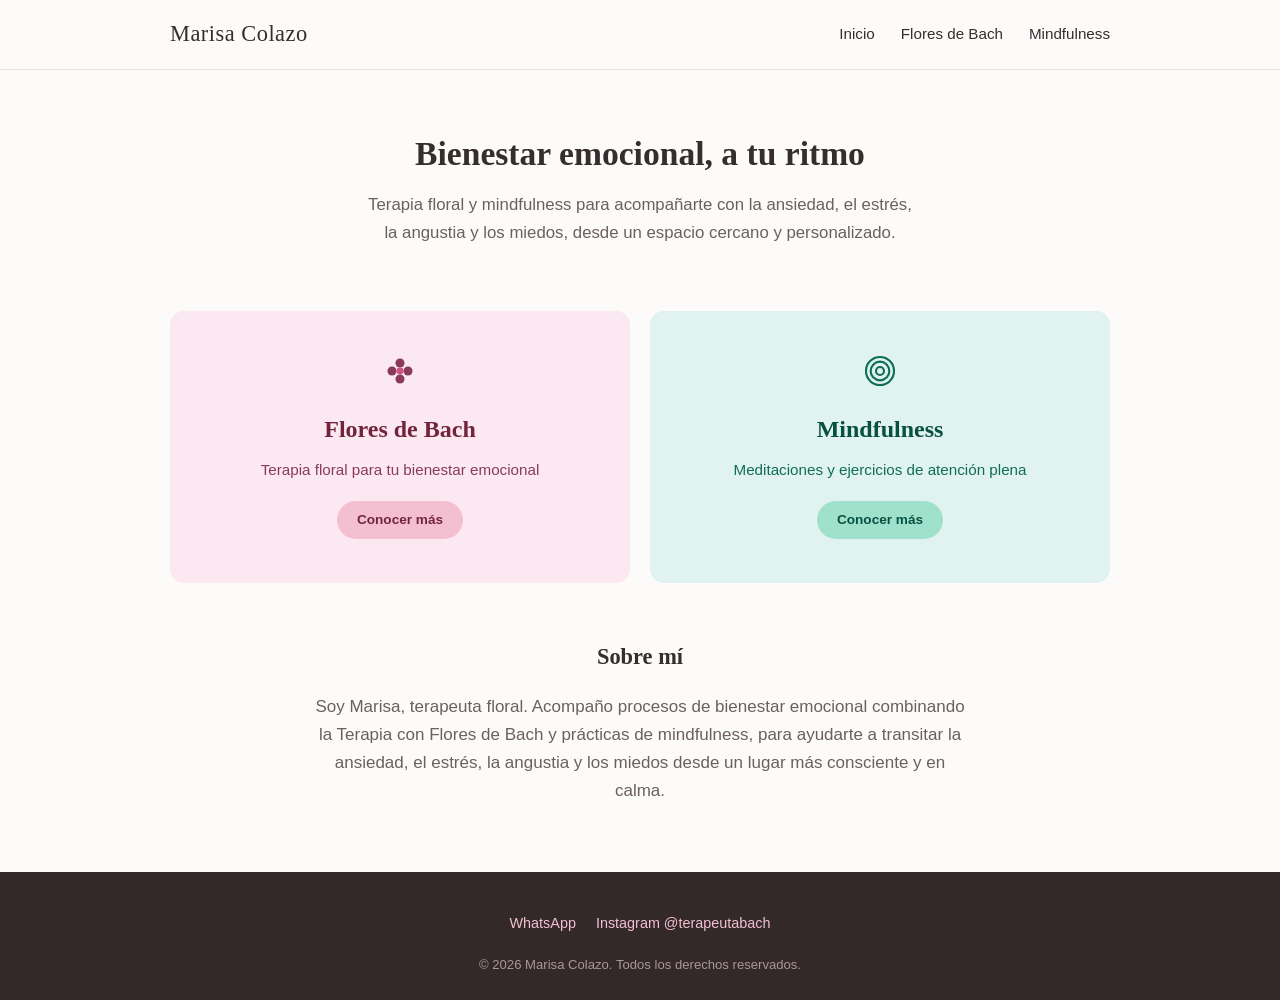
==== index.html @ 0604aab2 "Sitio inicial de Marisa Colazo: Flores de Bach + Mindfulness Co-Authored-By: Claude Sonnet 5 <norepl" ====
<!DOCTYPE html>
<html lang="es">
<head>
<meta charset="UTF-8">
<meta name="viewport" content="width=device-width, initial-scale=1.0">
<title>Marisa Colazo | Terapia floral y mindfulness</title>
<meta name="description" content="Terapia con Flores de Bach y mindfulness para el bienestar emocional. Sesiones personalizadas para ansiedad, estrés y angustia.">
<link rel="stylesheet" href="css/style.css">
</head>
<body>

<header class="site-header">
  <div class="container">
    <a href="index.html" class="logo">Marisa Colazo</a>
    <button class="nav-toggle" aria-label="Abrir menú">☰</button>
    <nav class="main-nav">
      <ul>
        <li><a href="index.html">Inicio</a></li>
        <li><a href="flores-de-bach.html">Flores de Bach</a></li>
        <li><a href="mindfulness.html">Mindfulness</a></li>
      </ul>
    </nav>
  </div>
</header>

<section class="hero reveal">
  <div class="container">
    <h1>Bienestar emocional, a tu ritmo</h1>
    <p>Terapia floral y mindfulness para acompañarte con la ansiedad, el estrés, la angustia y los miedos, desde un espacio cercano y personalizado.</p>
  </div>
</section>

<div class="container">
  <div class="split-panels">
    <a href="flores-de-bach.html" class="panel pink reveal reveal-1">
      <svg width="32" height="32" viewBox="0 0 24 24" aria-hidden="true" style="margin:0 auto;">
        <g fill="#8a3b5c">
          <circle cx="12" cy="6" r="3.4"/><circle cx="12" cy="18" r="3.4"/>
          <circle cx="6" cy="12" r="3.4"/><circle cx="18" cy="12" r="3.4"/>
          <circle cx="12" cy="12" r="2.6" fill="#d4537e"/>
        </g>
      </svg>
      <h2>Flores de Bach</h2>
      <p>Terapia floral para tu bienestar emocional</p>
      <span class="pill">Conocer más</span>
    </a>
    <a href="mindfulness.html" class="panel aqua reveal reveal-2">
      <svg width="32" height="32" viewBox="0 0 24 24" aria-hidden="true" style="margin:0 auto;">
        <g fill="none" stroke="#0f6e56" stroke-width="1.6">
          <circle cx="12" cy="12" r="3"/><circle cx="12" cy="12" r="7"/><circle cx="12" cy="12" r="10.5"/>
        </g>
      </svg>
      <h2>Mindfulness</h2>
      <p>Meditaciones y ejercicios de atención plena</p>
      <span class="pill">Conocer más</span>
    </a>
  </div>
</div>

<div class="about-section reveal">
  <h2>Sobre mí</h2>
  <p>Soy Marisa, terapeuta floral. Acompaño procesos de bienestar emocional combinando la Terapia con Flores de Bach y prácticas de mindfulness, para ayudarte a transitar la ansiedad, el estrés, la angustia y los miedos desde un lugar más consciente y en calma.</p>
</div>

<footer class="site-footer">
  <div class="container">
    <div class="footer-contact">
      <a href="https://wa.me/5493456495368?text=Hola%20Marisa%2C%20quisiera%20consultarte" target="_blank" rel="noopener">WhatsApp</a>
      <a href="https://instagram.com/terapeutabach" target="_blank" rel="noopener">Instagram @terapeutabach</a>
    </div>
    <div class="footer-bottom">&copy; 2026 Marisa Colazo. Todos los derechos reservados.</div>
  </div>
</footer>

<script src="js/main.js"></script>
</body>
</html>
---- css/style.css ----
/* Marisa Colazo — hoja de estilos principal */

:root {
  --color-bg: #fdfbf9;
  --color-text: #362d2f;
  --color-text-light: #6b5f61;
  --color-border: #ece4e2;

  --pink-bg: #fbe8f0;
  --pink-mid: #f4c0d1;
  --pink-dark: #72243e;
  --pink-text: #8a3b5c;

  --aqua-bg: #e0f3f0;
  --aqua-mid: #9fe1cb;
  --aqua-dark: #085041;
  --aqua-text: #0f6e56;

  --radius: 14px;
  --max-width: 980px;
  --font-heading: Georgia, "Times New Roman", serif;
  --font-body: "Segoe UI", Verdana, Arial, sans-serif;
}

* {
  box-sizing: border-box;
}

html {
  scroll-behavior: smooth;
}

body {
  margin: 0;
  font-family: var(--font-body);
  color: var(--color-text);
  background: var(--color-bg);
  line-height: 1.65;
  font-size: 17px;
}

img {
  max-width: 100%;
  display: block;
}

a {
  color: inherit;
}

.container {
  max-width: var(--max-width);
  margin: 0 auto;
  padding: 0 20px;
}

/* Header */
.site-header {
  background: var(--color-bg);
  border-bottom: 1px solid var(--color-border);
  position: sticky;
  top: 0;
  z-index: 100;
}

.site-header .container {
  display: flex;
  align-items: center;
  justify-content: space-between;
  padding-top: 16px;
  padding-bottom: 16px;
}

.logo {
  font-family: var(--font-heading);
  font-size: 1.4rem;
  color: var(--color-text) !important;
  text-decoration: none !important;
  letter-spacing: 0.5px;
}

.nav-toggle {
  display: none;
  background: none;
  border: none;
  color: var(--color-text);
  font-size: 1.8rem;
  cursor: pointer;
}

.main-nav ul {
  list-style: none;
  display: flex;
  gap: 26px;
  margin: 0;
  padding: 0;
}

.main-nav a {
  text-decoration: none !important;
  font-weight: 500;
  font-size: 0.95rem;
  color: var(--color-text) !important;
}

.main-nav a:hover {
  opacity: 0.7;
}

@media (max-width: 720px) {
  .nav-toggle { display: block; }
  .main-nav { display: none; width: 100%; }
  .main-nav.open { display: block; }
  .site-header .container { flex-wrap: wrap; }
  .main-nav ul { flex-direction: column; gap: 4px; padding: 12px 0 18px; }
  .main-nav a { display: block; padding: 10px 4px; border-top: 1px solid var(--color-border); }
}

/* Hero */
.hero {
  text-align: center;
  padding: 56px 0 40px;
}

.hero h1 {
  font-family: var(--font-heading);
  font-size: 2.1rem;
  margin: 0 0 10px;
}

.hero p {
  color: var(--color-text-light);
  max-width: 560px;
  margin: 0 auto;
  font-size: 1.05rem;
}

/* Split panels */
.split-panels {
  display: grid;
  grid-template-columns: repeat(auto-fit, minmax(260px, 1fr));
  gap: 20px;
  margin: 24px 0 56px;
}

.panel {
  border-radius: var(--radius);
  padding: 44px 30px;
  text-align: center;
  text-decoration: none !important;
  transition: transform 0.15s ease;
}

.panel:hover {
  transform: translateY(-3px);
}

.panel.pink { background: var(--pink-bg); }
.panel.aqua { background: var(--aqua-bg); }

.panel h2 {
  font-family: var(--font-heading);
  font-size: 1.5rem;
  margin: 14px 0 8px;
}

.panel.pink h2 { color: var(--pink-dark); }
.panel.aqua h2 { color: var(--aqua-dark); }

.panel p {
  font-size: 0.95rem;
  margin: 0 0 18px;
}

.panel.pink p { color: var(--pink-text); }
.panel.aqua p { color: var(--aqua-text); }

.panel .pill {
  display: inline-block;
  font-size: 0.85rem;
  padding: 8px 20px;
  border-radius: 20px;
  font-weight: 600;
}

.panel.pink .pill { background: var(--pink-mid); color: var(--pink-dark); }
.panel.aqua .pill { background: var(--aqua-mid); color: var(--aqua-dark); }

/* Section-specific page themes */
body.theme-pink .page-hero { background: var(--pink-bg); }
body.theme-pink .page-hero h1 { color: var(--pink-dark); }
body.theme-pink .cta-btn { background: var(--pink-dark); }
body.theme-pink .section-title { color: var(--pink-dark); border-color: var(--pink-mid); }
body.theme-pink .callout { background: var(--pink-bg); border-color: var(--pink-mid); }

body.theme-aqua .page-hero { background: var(--aqua-bg); }
body.theme-aqua .page-hero h1 { color: var(--aqua-dark); }
body.theme-aqua .cta-btn { background: var(--aqua-dark); }
body.theme-aqua .section-title { color: var(--aqua-dark); border-color: var(--aqua-mid); }
body.theme-aqua .callout { background: var(--aqua-bg); border-color: var(--aqua-mid); }

.page-hero {
  padding: 48px 0;
  text-align: center;
}

.page-hero h1 {
  font-family: var(--font-heading);
  font-size: 2rem;
  margin: 0 0 10px;
}

.page-hero p {
  color: var(--color-text-light);
  max-width: 560px;
  margin: 0 auto;
}

main {
  padding: 8px 0 60px;
}

.content-body {
  max-width: 720px;
  margin: 0 auto;
  padding: 40px 20px 0;
}

.section-title {
  font-family: var(--font-heading);
  font-size: 1.5rem;
  border-bottom: 3px solid;
  display: inline-block;
  padding-bottom: 6px;
  margin: 0 0 18px;
}

.content-body p {
  margin-bottom: 18px;
}

.content-body ul, .content-body ol {
  margin-bottom: 18px;
  padding-left: 22px;
}

.content-body li {
  margin-bottom: 8px;
}

.callout {
  border-left: 4px solid;
  border-radius: 8px;
  padding: 16px 20px;
  margin: 26px 0;
  font-size: 0.96rem;
}

.cta-block {
  text-align: center;
  margin: 44px auto 0;
  padding: 36px 20px;
  max-width: 720px;
}

.cta-btn {
  display: inline-block;
  color: #fff !important;
  text-decoration: none !important;
  padding: 14px 30px;
  border-radius: 30px;
  font-weight: 600;
  font-size: 1rem;
}

.cta-btn:hover {
  opacity: 0.92;
}

/* About section on homepage */
.about-section {
  max-width: 700px;
  margin: 0 auto;
  padding: 0 20px 50px;
  text-align: center;
}

.about-section h2 {
  font-family: var(--font-heading);
  font-size: 1.4rem;
  margin-bottom: 12px;
}

.about-section p {
  color: var(--color-text-light);
}

/* Scroll reveal */
.reveal {
  opacity: 0;
  transform: translateY(24px);
  transition: opacity 0.7s ease, transform 0.7s ease;
}

.reveal.is-visible {
  opacity: 1;
  transform: translateY(0);
}

.reveal-1 { transition-delay: 0.05s; }
.reveal-2 { transition-delay: 0.15s; }
.reveal-3 { transition-delay: 0.25s; }

@media (prefers-reduced-motion: reduce) {
  .reveal {
    opacity: 1;
    transform: none;
    transition: none;
  }
}

/* Footer */
.site-footer {
  background: #33282a;
  color: #e9dfe0;
  padding: 40px 0 24px;
  text-align: center;
  font-size: 0.9rem;
}

.footer-contact {
  display: flex;
  gap: 20px;
  justify-content: center;
  flex-wrap: wrap;
  margin-bottom: 18px;
}

.footer-contact a {
  color: #f4c0d1 !important;
  text-decoration: none !important;
  font-weight: 500;
}

.footer-contact a:hover {
  text-decoration: underline !important;
}

.footer-bottom {
  color: #a8989a;
  font-size: 0.82rem;
  margin-top: 14px;
}
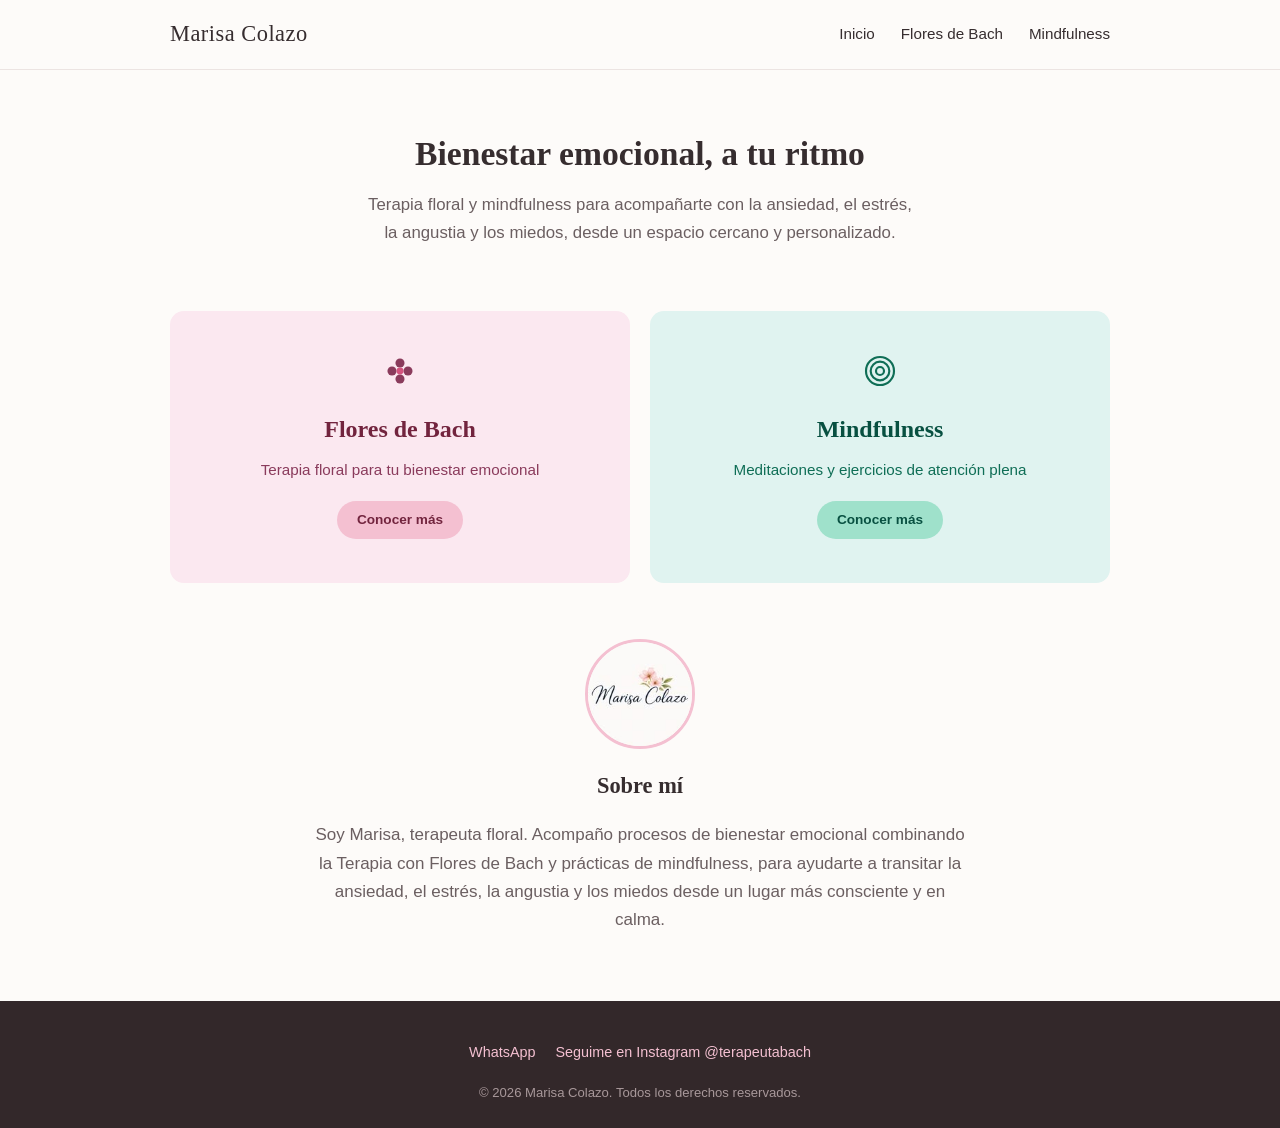
==== commit 5c14f884: "Agregar foto de perfil y embeds de Instagram en cada seccion Co-Authored-By: Claude Sonnet 5 <norepl" ====
--- a/index.html
+++ b/index.html
@@ -58,6 +58,7 @@
 </div>
 
 <div class="about-section reveal">
+  <img src="images/marisa-perfil.jpg" alt="Marisa Colazo" class="avatar-photo">
   <h2>Sobre mí</h2>
   <p>Soy Marisa, terapeuta floral. Acompaño procesos de bienestar emocional combinando la Terapia con Flores de Bach y prácticas de mindfulness, para ayudarte a transitar la ansiedad, el estrés, la angustia y los miedos desde un lugar más consciente y en calma.</p>
 </div>
@@ -66,7 +67,7 @@
   <div class="container">
     <div class="footer-contact">
       <a href="https://wa.me/5493456495368?text=Hola%20Marisa%2C%20quisiera%20consultarte" target="_blank" rel="noopener">WhatsApp</a>
-      <a href="https://instagram.com/terapeutabach" target="_blank" rel="noopener">Instagram @terapeutabach</a>
+      <a href="https://instagram.com/terapeutabach" target="_blank" rel="noopener">Seguime en Instagram @terapeutabach</a>
     </div>
     <div class="footer-bottom">&copy; 2026 Marisa Colazo. Todos los derechos reservados.</div>
   </div>
--- a/css/style.css
+++ b/css/style.css
@@ -295,6 +295,38 @@
   color: var(--color-text-light);
 }
 
+.avatar-photo {
+  width: 110px;
+  height: 110px;
+  border-radius: 50%;
+  object-fit: cover;
+  margin: 0 auto 18px;
+  border: 3px solid var(--pink-mid);
+}
+
+/* Instagram embed + follow button */
+.ig-embed-wrap {
+  max-width: 540px;
+  margin: 36px auto;
+  display: flex;
+  justify-content: center;
+}
+
+.ig-follow-btn {
+  display: inline-flex;
+  align-items: center;
+  gap: 8px;
+  text-decoration: none !important;
+  font-weight: 600;
+  font-size: 0.95rem;
+  padding: 10px 22px;
+  border-radius: 30px;
+  margin-top: 8px;
+}
+
+body.theme-pink .ig-follow-btn { background: var(--pink-mid); color: var(--pink-dark) !important; }
+body.theme-aqua .ig-follow-btn { background: var(--aqua-mid); color: var(--aqua-dark) !important; }
+
 /* Scroll reveal */
 .reveal {
   opacity: 0;
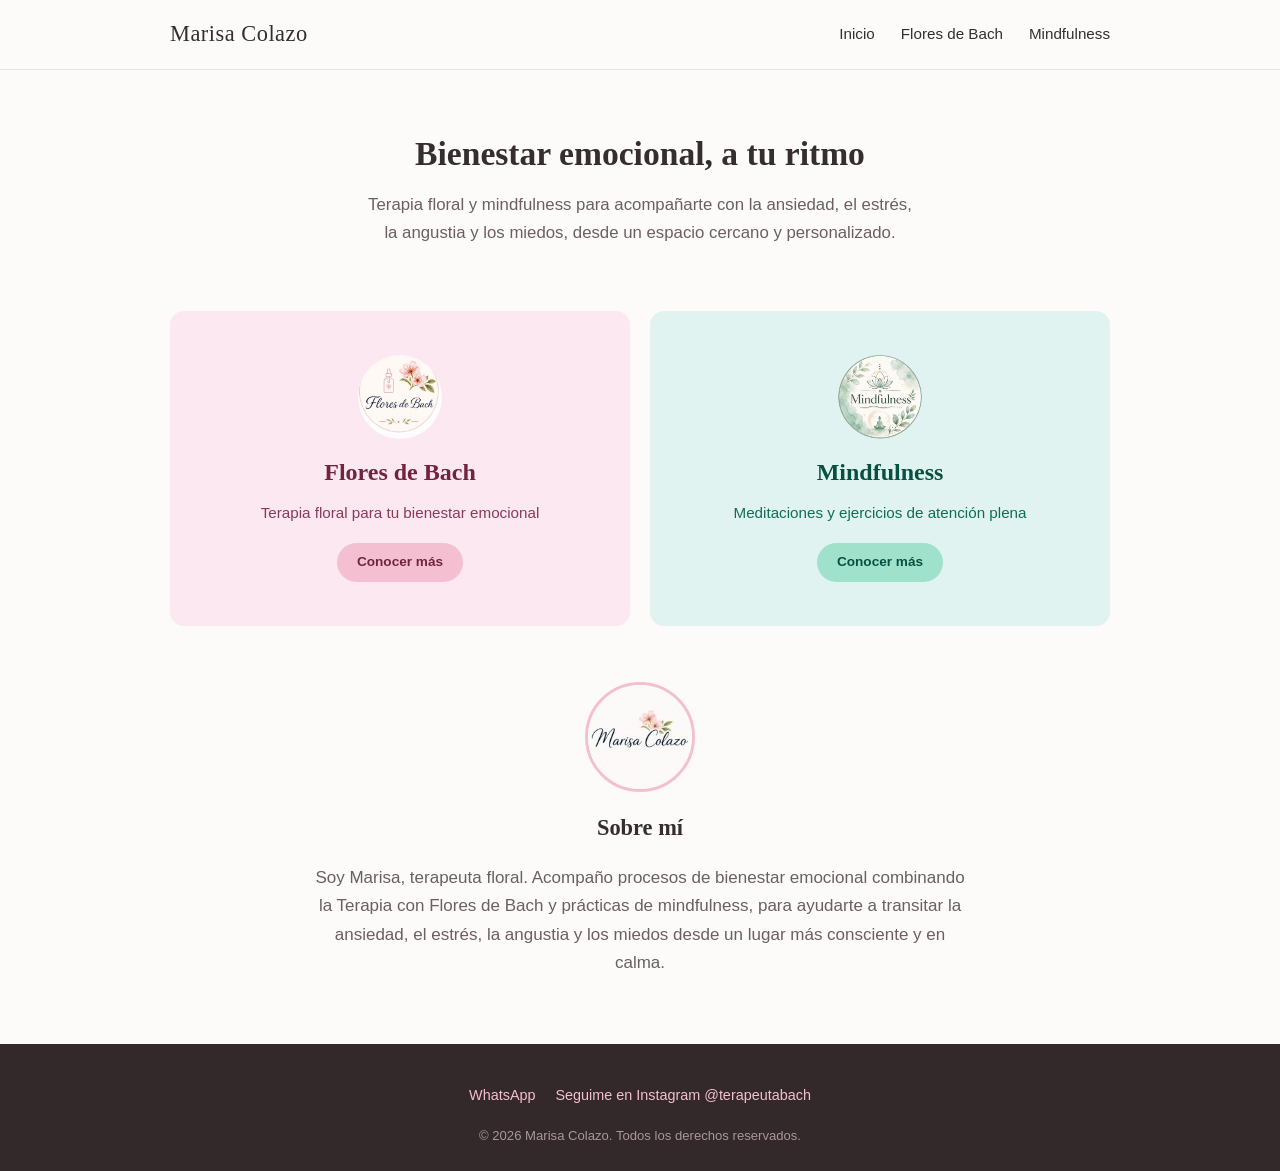
==== commit a587a7ce: "Agregar logos reales, foto de producto y video de meditacion de ejemplo Co-Authored-By: Claude Sonne" ====
--- a/index.html
+++ b/index.html
@@ -33,23 +33,13 @@
 <div class="container">
   <div class="split-panels">
     <a href="flores-de-bach.html" class="panel pink reveal reveal-1">
-      <svg width="32" height="32" viewBox="0 0 24 24" aria-hidden="true" style="margin:0 auto;">
-        <g fill="#8a3b5c">
-          <circle cx="12" cy="6" r="3.4"/><circle cx="12" cy="18" r="3.4"/>
-          <circle cx="6" cy="12" r="3.4"/><circle cx="18" cy="12" r="3.4"/>
-          <circle cx="12" cy="12" r="2.6" fill="#d4537e"/>
-        </g>
-      </svg>
+      <img src="images/logo-flores-de-bach.jpg" alt="Flores de Bach" class="panel-logo">
       <h2>Flores de Bach</h2>
       <p>Terapia floral para tu bienestar emocional</p>
       <span class="pill">Conocer más</span>
     </a>
     <a href="mindfulness.html" class="panel aqua reveal reveal-2">
-      <svg width="32" height="32" viewBox="0 0 24 24" aria-hidden="true" style="margin:0 auto;">
-        <g fill="none" stroke="#0f6e56" stroke-width="1.6">
-          <circle cx="12" cy="12" r="3"/><circle cx="12" cy="12" r="7"/><circle cx="12" cy="12" r="10.5"/>
-        </g>
-      </svg>
+      <img src="images/logo-mindfulness.jpg" alt="Mindfulness" class="panel-logo">
       <h2>Mindfulness</h2>
       <p>Meditaciones y ejercicios de atención plena</p>
       <span class="pill">Conocer más</span>
--- a/css/style.css
+++ b/css/style.css
@@ -158,6 +158,14 @@
 .panel.pink { background: var(--pink-bg); }
 .panel.aqua { background: var(--aqua-bg); }
 
+.panel-logo {
+  width: 84px;
+  height: 84px;
+  border-radius: 50%;
+  object-fit: cover;
+  margin: 0 auto;
+}
+
 .panel h2 {
   font-family: var(--font-heading);
   font-size: 1.5rem;
@@ -214,6 +222,38 @@
   color: var(--color-text-light);
   max-width: 560px;
   margin: 0 auto;
+}
+
+.hero-photo {
+  max-width: 260px;
+  margin: 24px auto 0;
+  border-radius: 16px;
+  overflow: hidden;
+}
+
+.hero-photo img {
+  width: 100%;
+  display: block;
+}
+
+.media-player {
+  max-width: 480px;
+  margin: 32px auto;
+  border-radius: 16px;
+  overflow: hidden;
+}
+
+.media-player video {
+  width: 100%;
+  display: block;
+  border-radius: 16px;
+}
+
+.media-caption {
+  text-align: center;
+  font-size: 0.85rem;
+  color: var(--color-text-light);
+  margin-top: 10px;
 }
 
 main {
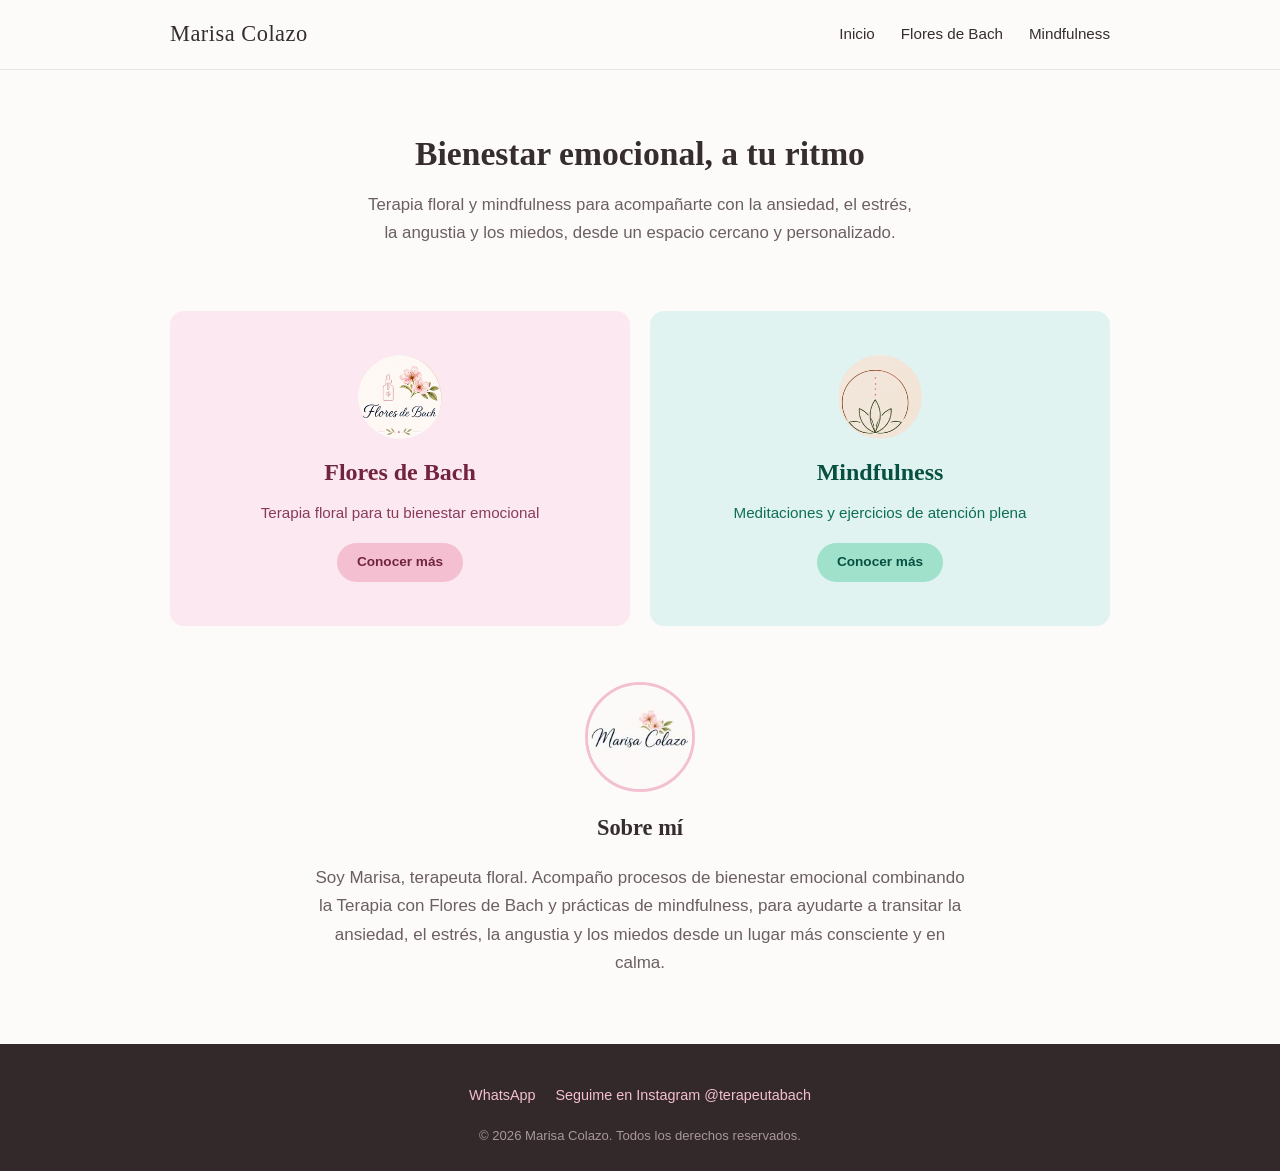
==== commit 9bc35c3a: "Centrar icono de Flores de Bach y usar emblema nuevo de Mindfulness en la home" ====
--- a/index.html
+++ b/index.html
@@ -33,13 +33,13 @@
 <div class="container">
   <div class="split-panels">
     <a href="flores-de-bach.html" class="panel pink reveal reveal-1">
-      <img src="images/logo-flores-de-bach.jpg" alt="Flores de Bach" class="panel-logo">
+      <img src="images/icono-flores-de-bach.png" alt="Flores de Bach" class="panel-logo">
       <h2>Flores de Bach</h2>
       <p>Terapia floral para tu bienestar emocional</p>
       <span class="pill">Conocer más</span>
     </a>
     <a href="mindfulness.html" class="panel aqua reveal reveal-2">
-      <img src="images/logo-mindfulness.jpg" alt="Mindfulness" class="panel-logo">
+      <img src="images/icono-mindfulness.png" alt="Mindfulness" class="panel-logo">
       <h2>Mindfulness</h2>
       <p>Meditaciones y ejercicios de atención plena</p>
       <span class="pill">Conocer más</span>
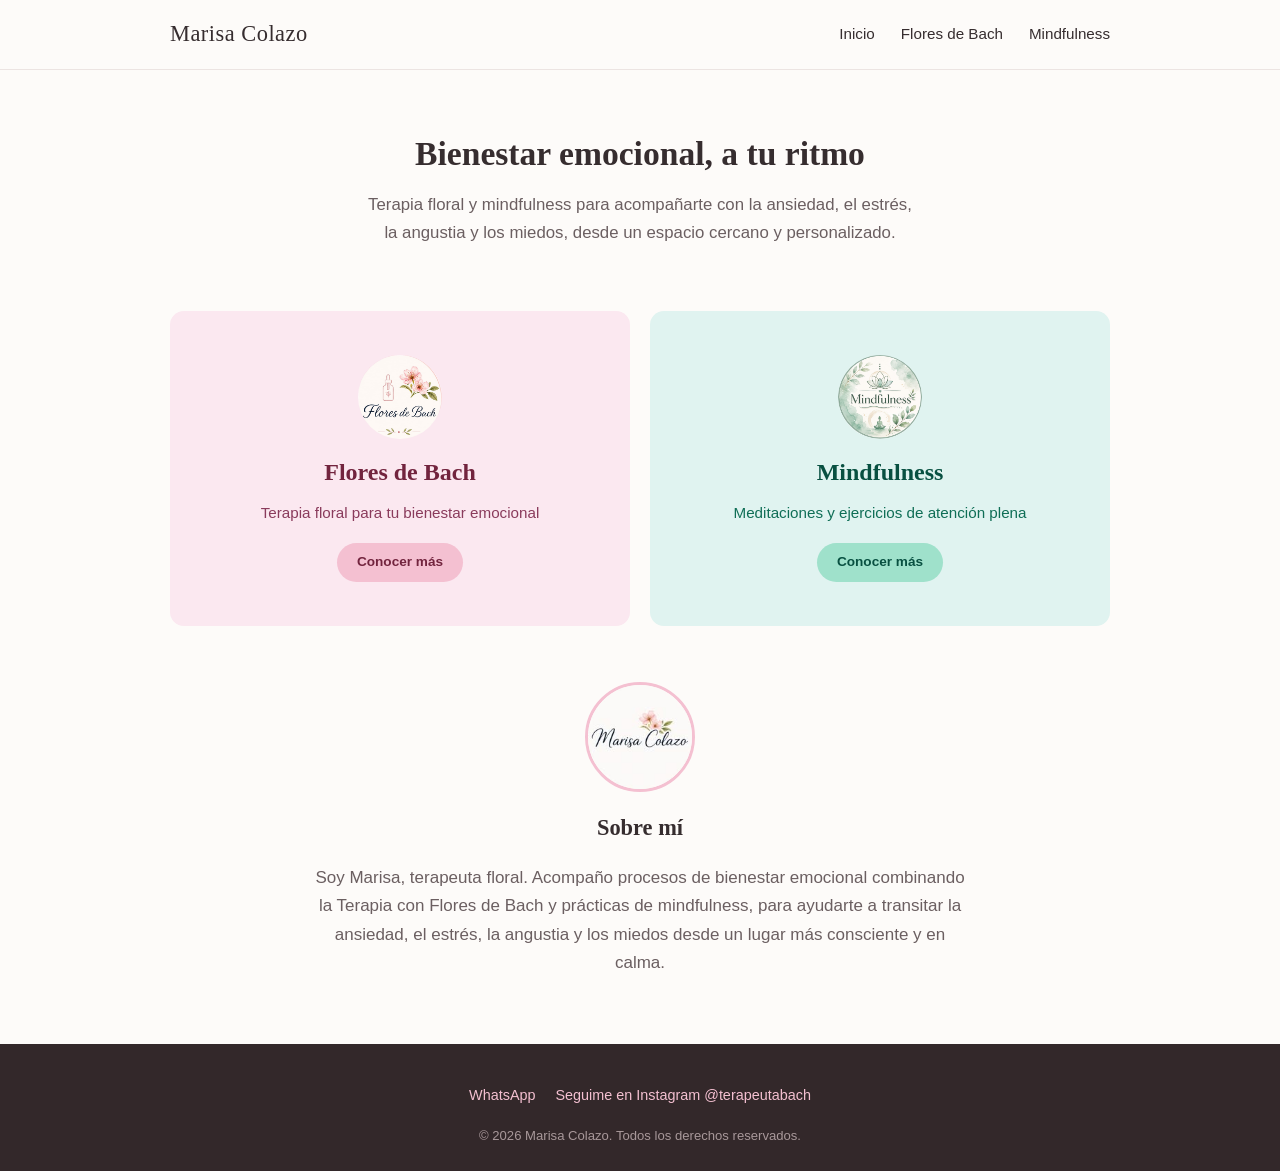
==== commit 4321e442: "Revertir icono de Mindfulness al original (no tenia el bug de recorte)" ====
--- a/index.html
+++ b/index.html
@@ -39,7 +39,7 @@
       <span class="pill">Conocer más</span>
     </a>
     <a href="mindfulness.html" class="panel aqua reveal reveal-2">
-      <img src="images/icono-mindfulness.png" alt="Mindfulness" class="panel-logo">
+      <img src="images/logo-mindfulness.jpg" alt="Mindfulness" class="panel-logo">
       <h2>Mindfulness</h2>
       <p>Meditaciones y ejercicios de atención plena</p>
       <span class="pill">Conocer más</span>
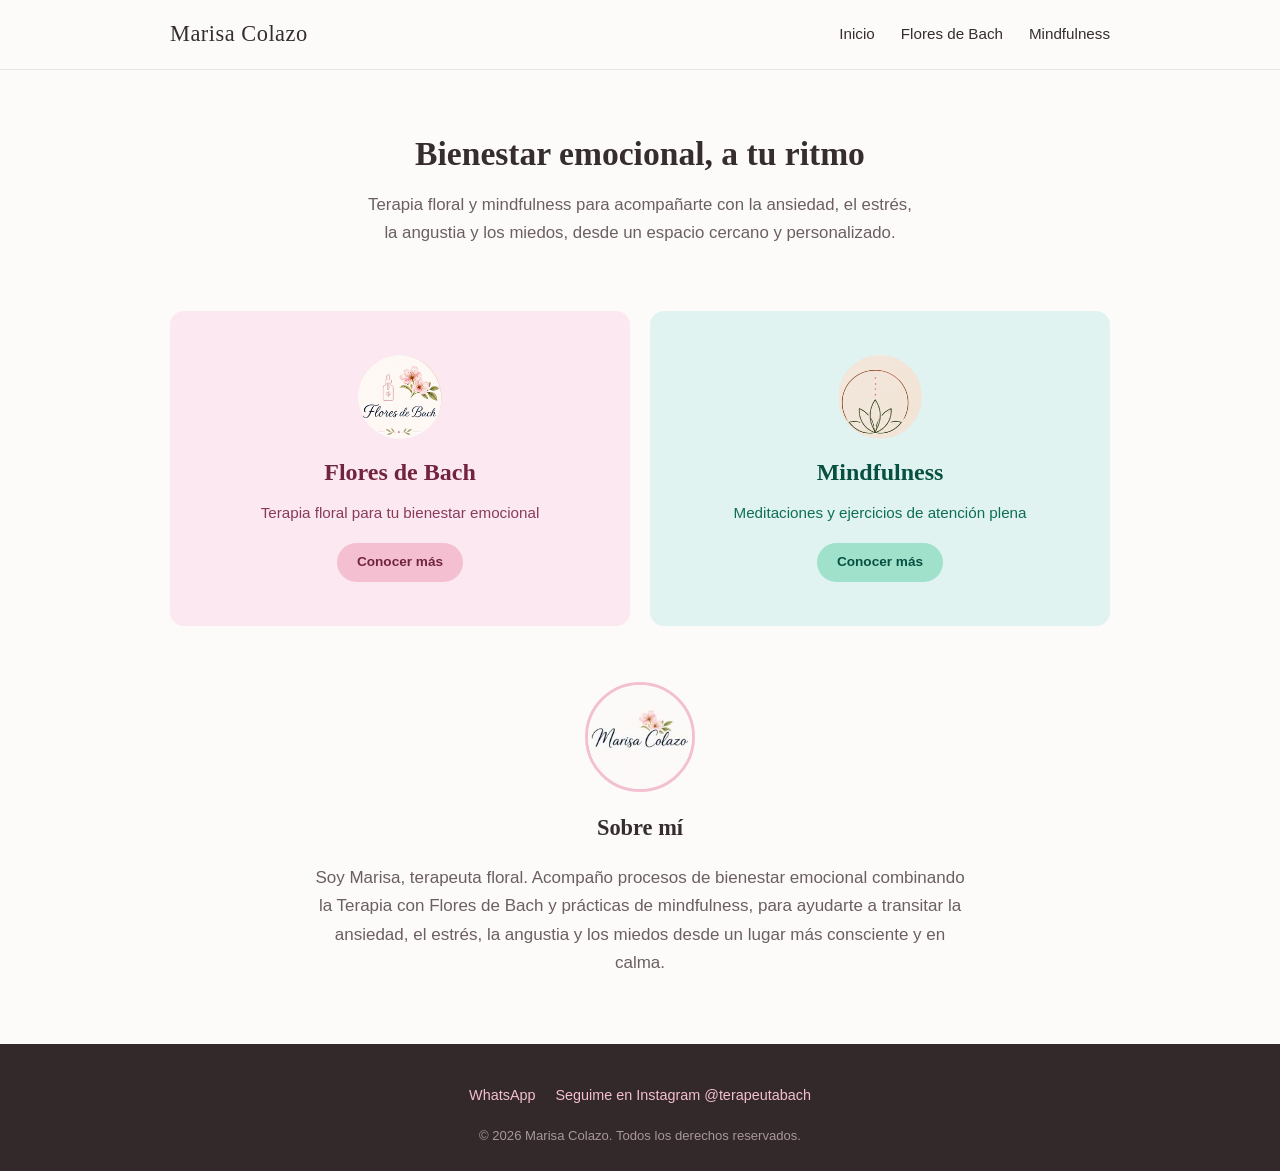
==== commit 19279119: "Revert "Revertir icono de Mindfulness al original (no tenia el bug de recorte)" This reverts commit " ====
--- a/index.html
+++ b/index.html
@@ -39,7 +39,7 @@
       <span class="pill">Conocer más</span>
     </a>
     <a href="mindfulness.html" class="panel aqua reveal reveal-2">
-      <img src="images/logo-mindfulness.jpg" alt="Mindfulness" class="panel-logo">
+      <img src="images/icono-mindfulness.png" alt="Mindfulness" class="panel-logo">
       <h2>Mindfulness</h2>
       <p>Meditaciones y ejercicios de atención plena</p>
       <span class="pill">Conocer más</span>
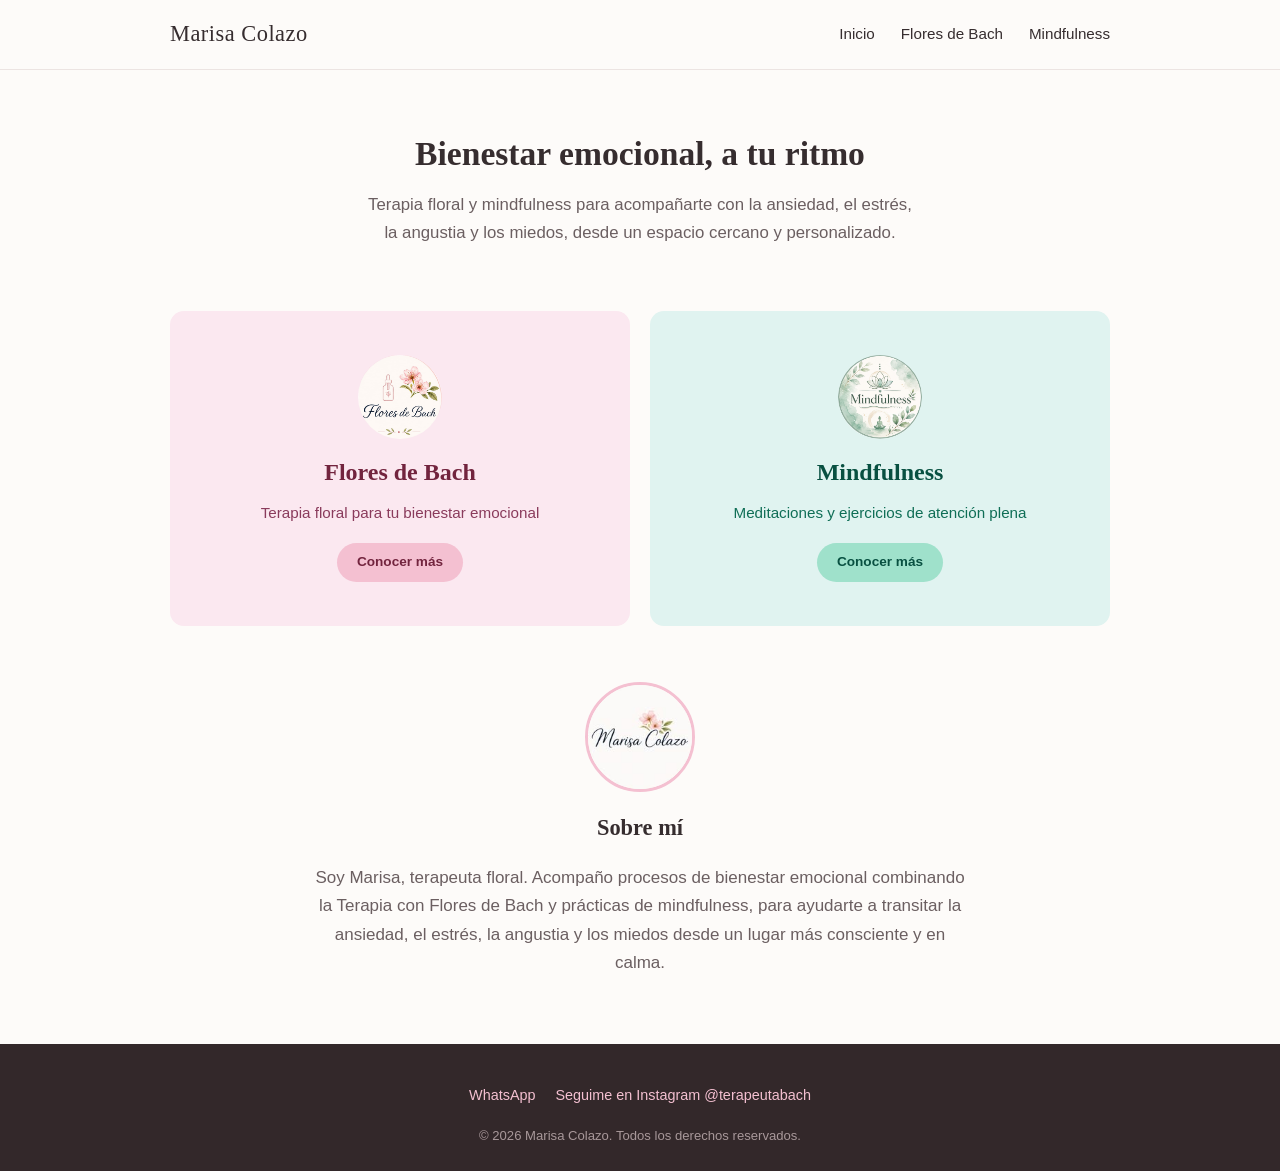
==== commit 17914586: "Volver al icono original de Mindfulness (definitivo)" ====
--- a/index.html
+++ b/index.html
@@ -39,7 +39,7 @@
       <span class="pill">Conocer más</span>
     </a>
     <a href="mindfulness.html" class="panel aqua reveal reveal-2">
-      <img src="images/icono-mindfulness.png" alt="Mindfulness" class="panel-logo">
+      <img src="images/logo-mindfulness.jpg" alt="Mindfulness" class="panel-logo">
       <h2>Mindfulness</h2>
       <p>Meditaciones y ejercicios de atención plena</p>
       <span class="pill">Conocer más</span>
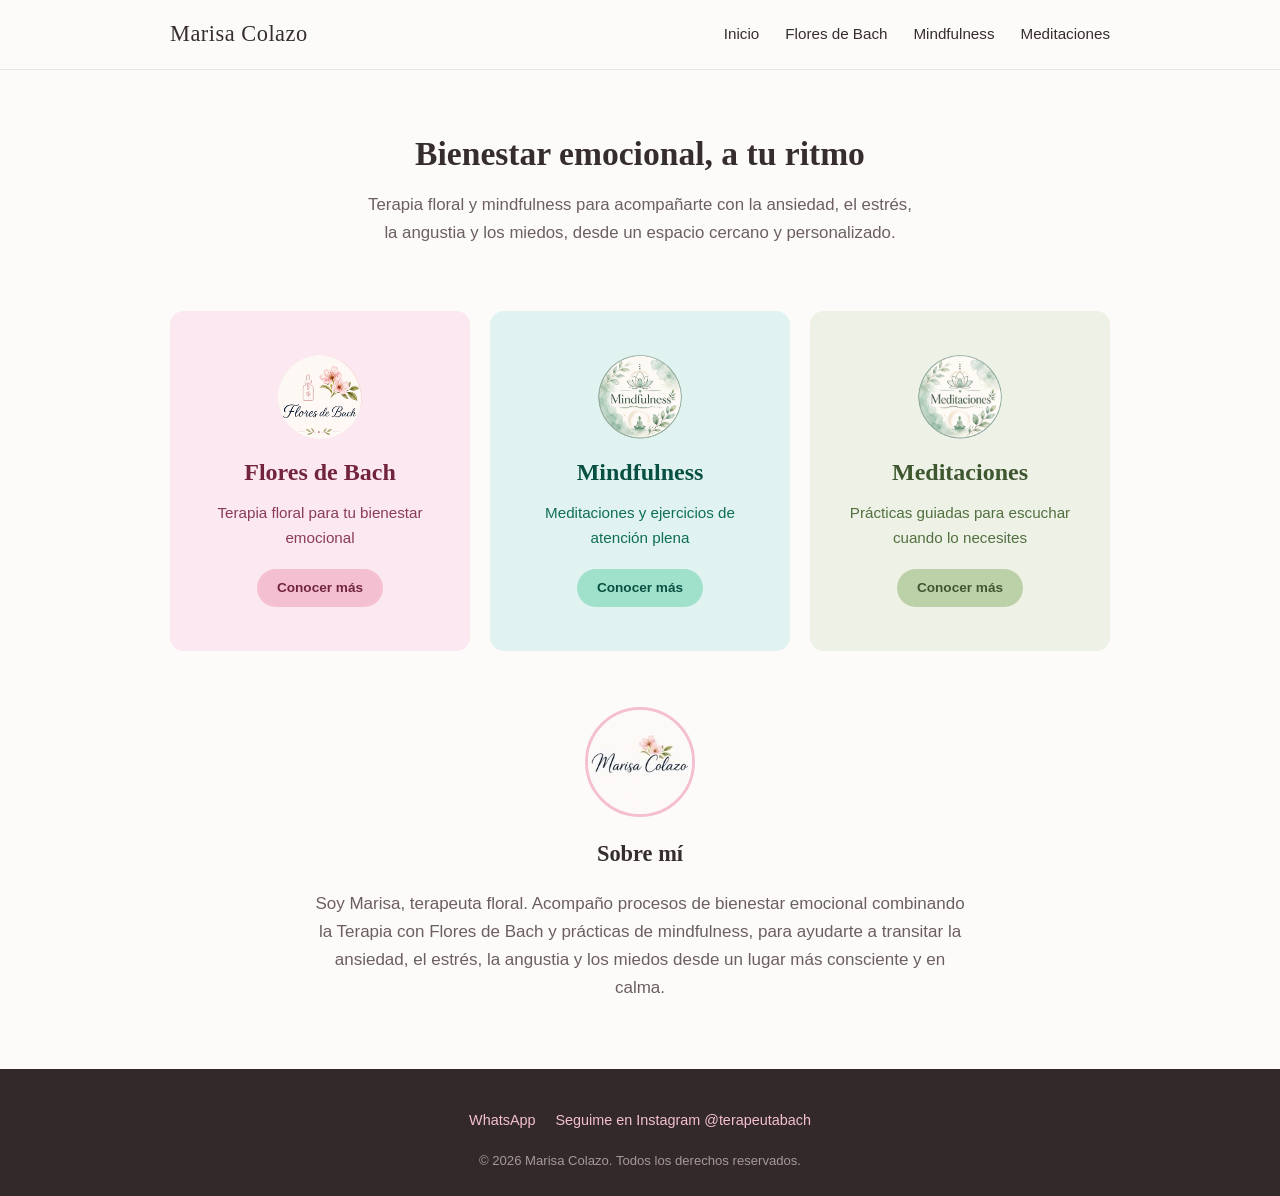
==== commit 280766b4: "Agregar seccion Meditaciones con 3 practicas guiadas y su icono" ====
--- a/index.html
+++ b/index.html
@@ -18,6 +18,7 @@
         <li><a href="index.html">Inicio</a></li>
         <li><a href="flores-de-bach.html">Flores de Bach</a></li>
         <li><a href="mindfulness.html">Mindfulness</a></li>
+        <li><a href="meditaciones.html">Meditaciones</a></li>
       </ul>
     </nav>
   </div>
@@ -44,6 +45,12 @@
       <p>Meditaciones y ejercicios de atención plena</p>
       <span class="pill">Conocer más</span>
     </a>
+    <a href="meditaciones.html" class="panel sage reveal reveal-3">
+      <img src="images/icono-meditaciones.jpg" alt="Meditaciones" class="panel-logo">
+      <h2>Meditaciones</h2>
+      <p>Prácticas guiadas para escuchar cuando lo necesites</p>
+      <span class="pill">Conocer más</span>
+    </a>
   </div>
 </div>
 
--- a/css/style.css
+++ b/css/style.css
@@ -15,6 +15,11 @@
   --aqua-mid: #9fe1cb;
   --aqua-dark: #085041;
   --aqua-text: #0f6e56;
+
+  --sage-bg: #edf1e6;
+  --sage-mid: #bdd1a8;
+  --sage-dark: #3f5730;
+  --sage-text: #52703f;
 
   --radius: 14px;
   --max-width: 980px;
@@ -157,6 +162,7 @@
 
 .panel.pink { background: var(--pink-bg); }
 .panel.aqua { background: var(--aqua-bg); }
+.panel.sage { background: var(--sage-bg); }
 
 .panel-logo {
   width: 84px;
@@ -174,6 +180,7 @@
 
 .panel.pink h2 { color: var(--pink-dark); }
 .panel.aqua h2 { color: var(--aqua-dark); }
+.panel.sage h2 { color: var(--sage-dark); }
 
 .panel p {
   font-size: 0.95rem;
@@ -182,6 +189,7 @@
 
 .panel.pink p { color: var(--pink-text); }
 .panel.aqua p { color: var(--aqua-text); }
+.panel.sage p { color: var(--sage-text); }
 
 .panel .pill {
   display: inline-block;
@@ -193,6 +201,7 @@
 
 .panel.pink .pill { background: var(--pink-mid); color: var(--pink-dark); }
 .panel.aqua .pill { background: var(--aqua-mid); color: var(--aqua-dark); }
+.panel.sage .pill { background: var(--sage-mid); color: var(--sage-dark); }
 
 /* Section-specific page themes */
 body.theme-pink .page-hero { background: var(--pink-bg); }
@@ -206,6 +215,12 @@
 body.theme-aqua .cta-btn { background: var(--aqua-dark); }
 body.theme-aqua .section-title { color: var(--aqua-dark); border-color: var(--aqua-mid); }
 body.theme-aqua .callout { background: var(--aqua-bg); border-color: var(--aqua-mid); }
+
+body.theme-sage .page-hero { background: var(--sage-bg); }
+body.theme-sage .page-hero h1 { color: var(--sage-dark); }
+body.theme-sage .cta-btn { background: var(--sage-dark); }
+body.theme-sage .section-title { color: var(--sage-dark); border-color: var(--sage-mid); }
+body.theme-sage .callout { background: var(--sage-bg); border-color: var(--sage-mid); }
 
 .page-hero {
   padding: 48px 0;
@@ -366,6 +381,7 @@
 
 body.theme-pink .ig-follow-btn { background: var(--pink-mid); color: var(--pink-dark) !important; }
 body.theme-aqua .ig-follow-btn { background: var(--aqua-mid); color: var(--aqua-dark) !important; }
+body.theme-sage .ig-follow-btn { background: var(--sage-mid); color: var(--sage-dark) !important; }
 
 /* Scroll reveal */
 .reveal {
